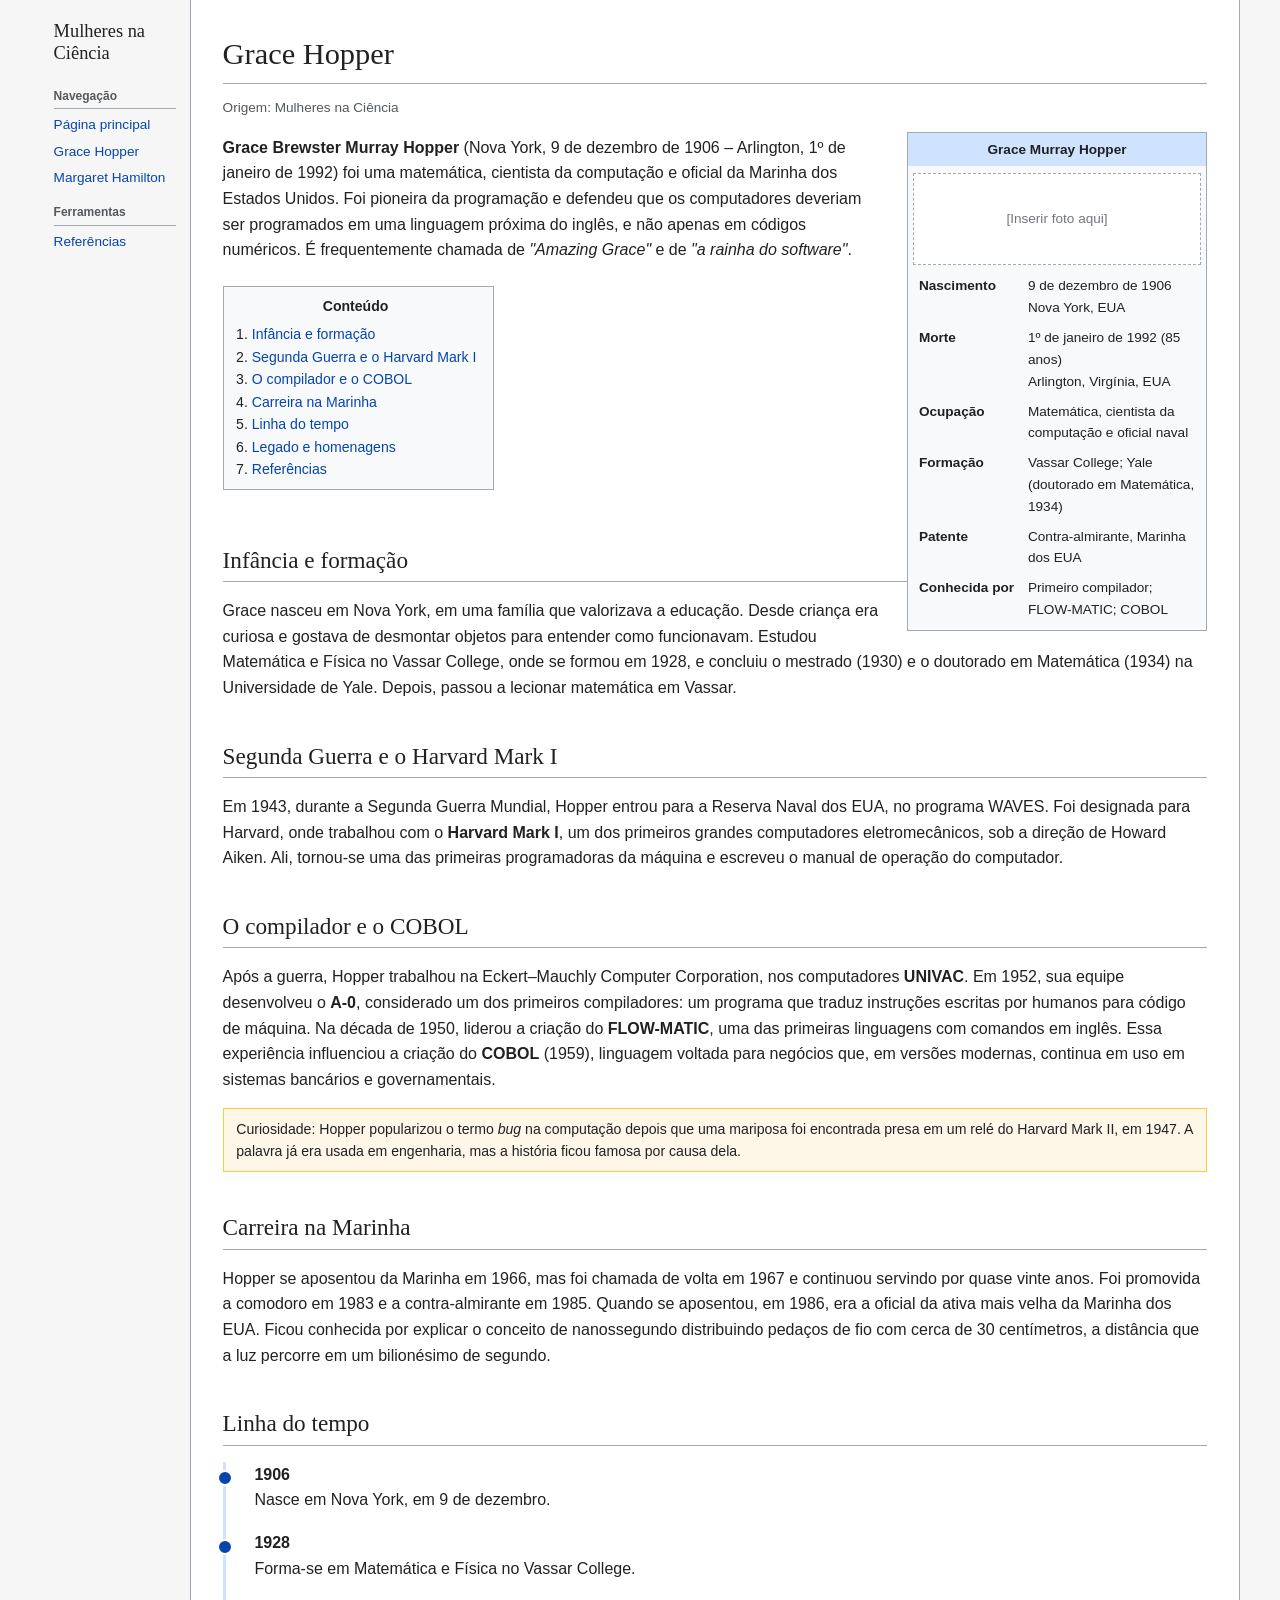
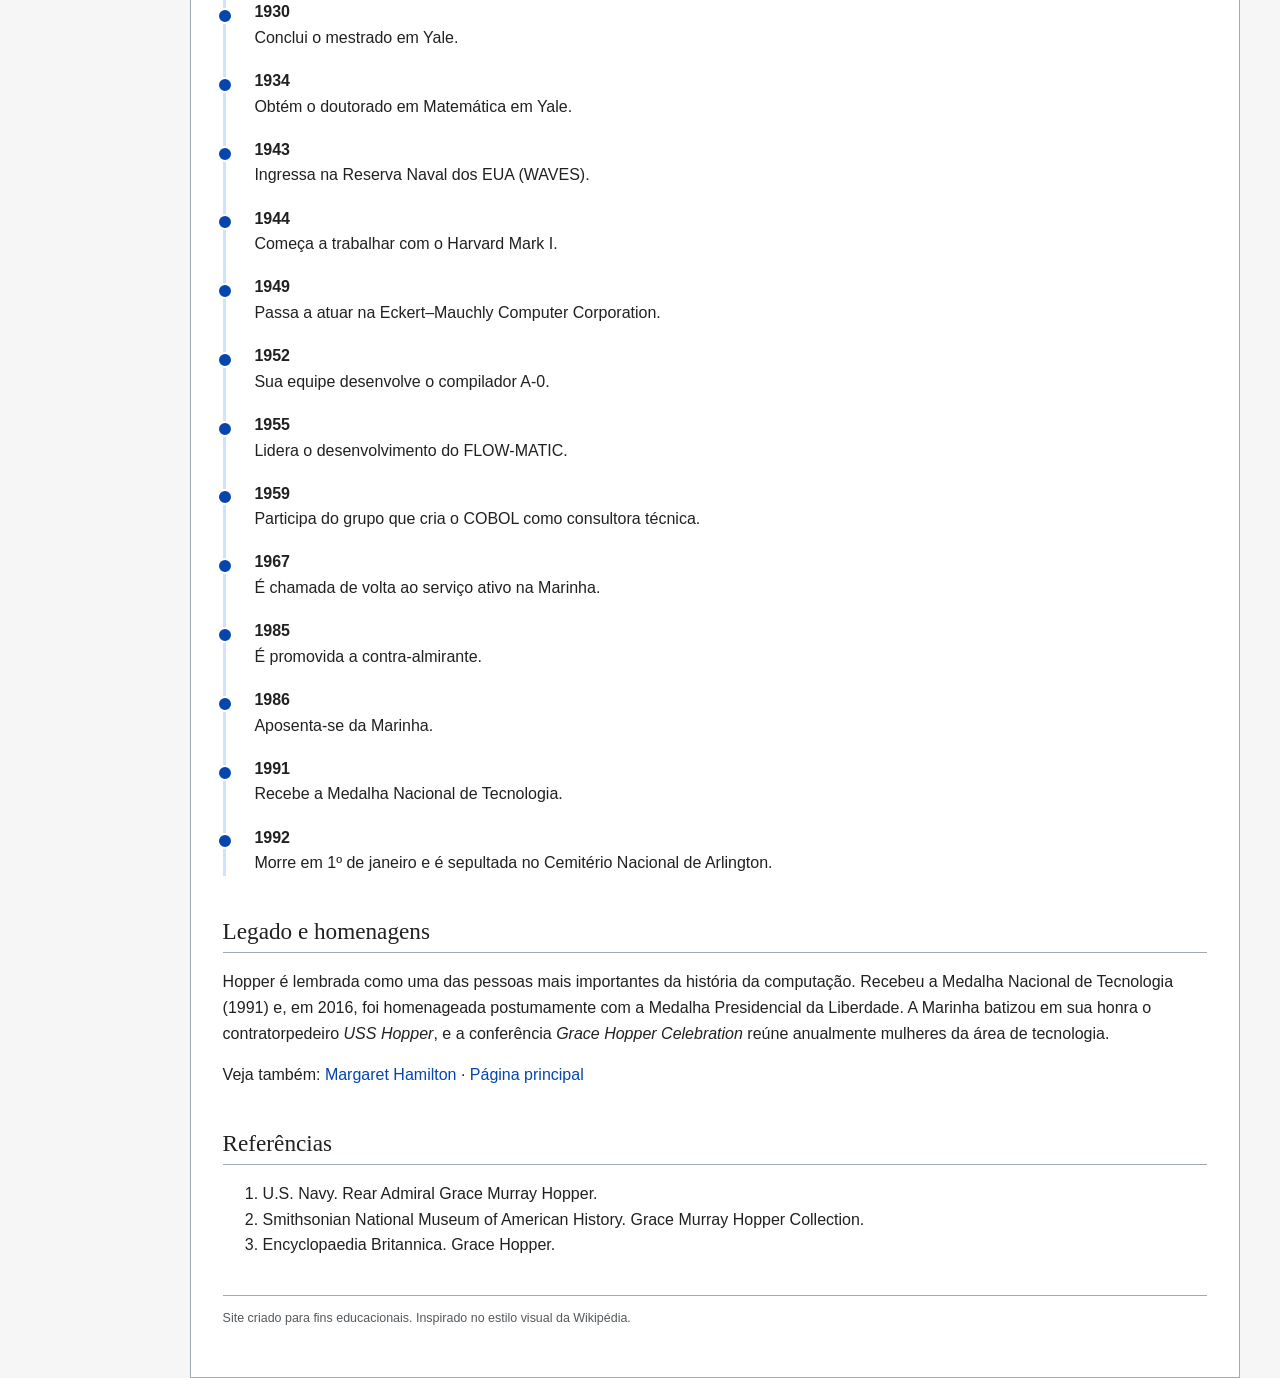
==== grace-hopper.html @ bd050ba5 "Add files via upload" ====
<!DOCTYPE html>
<html lang="pt-BR"><head><meta charset="utf-8"><meta name="viewport" content="width=device-width,initial-scale=1">
<title>Grace Hopper – Mulheres na Ciência</title><link rel="stylesheet" href="style.css"></head>
<body><div class="layout"><aside class="sidebar"><a class="logo" href="index.html">Mulheres na<br>Ciência</a><h3>Navegação</h3><ul><li><a href="index.html">Página principal</a></li><li><a href="grace-hopper.html">Grace Hopper</a></li><li><a href="margaret-hamilton.html">Margaret Hamilton</a></li></ul><h3>Ferramentas</h3><ul><li><a href="#referencias">Referências</a></li></ul></aside>
<main>
<h1>Grace Hopper</h1>
<p class="tagline">Origem: Mulheres na Ciência</p>
<div class="infobox"><div class="title">Grace Murray Hopper</div>
<div class="photo">[Inserir foto aqui]</div>
<table>
<tr><th>Nascimento</th><td>9 de dezembro de 1906<br>Nova York, EUA</td></tr>
<tr><th>Morte</th><td>1º de janeiro de 1992 (85 anos)<br>Arlington, Virgínia, EUA</td></tr>
<tr><th>Ocupação</th><td>Matemática, cientista da computação e oficial naval</td></tr>
<tr><th>Formação</th><td>Vassar College; Yale (doutorado em Matemática, 1934)</td></tr>
<tr><th>Patente</th><td>Contra-almirante, Marinha dos EUA</td></tr>
<tr><th>Conhecida por</th><td>Primeiro compilador; FLOW-MATIC; COBOL</td></tr>
</table></div>
<p><b>Grace Brewster Murray Hopper</b> (Nova York, 9 de dezembro de 1906 – Arlington, 1º de janeiro de 1992) foi uma matemática, cientista da computação e oficial da Marinha dos Estados Unidos. Foi pioneira da programação e defendeu que os computadores deveriam ser programados em uma linguagem próxima do inglês, e não apenas em códigos numéricos. É frequentemente chamada de <i>"Amazing Grace"</i> e de <i>"a rainha do software"</i>.</p>
<div class="toc"><strong>Conteúdo</strong><ol><li><a href="#infancia">Infância e formação</a></li><li><a href="#guerra">Segunda Guerra e o Harvard Mark I</a></li><li><a href="#compilador">O compilador e o COBOL</a></li><li><a href="#marinha">Carreira na Marinha</a></li><li><a href="#timeline">Linha do tempo</a></li><li><a href="#legado">Legado e homenagens</a></li><li><a href="#referencias">Referências</a></li></ol></div>
<h2 id="infancia">Infância e formação</h2>
<p>Grace nasceu em Nova York, em uma família que valorizava a educação. Desde criança era curiosa e gostava de desmontar objetos para entender como funcionavam. Estudou Matemática e Física no Vassar College, onde se formou em 1928, e concluiu o mestrado (1930) e o doutorado em Matemática (1934) na Universidade de Yale. Depois, passou a lecionar matemática em Vassar.</p>
<h2 id="guerra">Segunda Guerra e o Harvard Mark I</h2>
<p>Em 1943, durante a Segunda Guerra Mundial, Hopper entrou para a Reserva Naval dos EUA, no programa WAVES. Foi designada para Harvard, onde trabalhou com o <b>Harvard Mark I</b>, um dos primeiros grandes computadores eletromecânicos, sob a direção de Howard Aiken. Ali, tornou-se uma das primeiras programadoras da máquina e escreveu o manual de operação do computador.</p>
<h2 id="compilador">O compilador e o COBOL</h2>
<p>Após a guerra, Hopper trabalhou na Eckert–Mauchly Computer Corporation, nos computadores <b>UNIVAC</b>. Em 1952, sua equipe desenvolveu o <b>A-0</b>, considerado um dos primeiros compiladores: um programa que traduz instruções escritas por humanos para código de máquina. Na década de 1950, liderou a criação do <b>FLOW-MATIC</b>, uma das primeiras linguagens com comandos em inglês. Essa experiência influenciou a criação do <b>COBOL</b> (1959), linguagem voltada para negócios que, em versões modernas, continua em uso em sistemas bancários e governamentais.</p>
<div class="note">Curiosidade: Hopper popularizou o termo <i>bug</i> na computação depois que uma mariposa foi encontrada presa em um relé do Harvard Mark II, em 1947. A palavra já era usada em engenharia, mas a história ficou famosa por causa dela.</div>
<h2 id="marinha">Carreira na Marinha</h2>
<p>Hopper se aposentou da Marinha em 1966, mas foi chamada de volta em 1967 e continuou servindo por quase vinte anos. Foi promovida a comodoro em 1983 e a contra-almirante em 1985. Quando se aposentou, em 1986, era a oficial da ativa mais velha da Marinha dos EUA. Ficou conhecida por explicar o conceito de nanossegundo distribuindo pedaços de fio com cerca de 30 centímetros, a distância que a luz percorre em um bilionésimo de segundo.</p>
<h2 id="timeline">Linha do tempo</h2>
<ul class="timeline">
<li><span class="year">1906</span>Nasce em Nova York, em 9 de dezembro.</li>
<li><span class="year">1928</span>Forma-se em Matemática e Física no Vassar College.</li>
<li><span class="year">1930</span>Conclui o mestrado em Yale.</li>
<li><span class="year">1934</span>Obtém o doutorado em Matemática em Yale.</li>
<li><span class="year">1943</span>Ingressa na Reserva Naval dos EUA (WAVES).</li>
<li><span class="year">1944</span>Começa a trabalhar com o Harvard Mark I.</li>
<li><span class="year">1949</span>Passa a atuar na Eckert–Mauchly Computer Corporation.</li>
<li><span class="year">1952</span>Sua equipe desenvolve o compilador A-0.</li>
<li><span class="year">1955</span>Lidera o desenvolvimento do FLOW-MATIC.</li>
<li><span class="year">1959</span>Participa do grupo que cria o COBOL como consultora técnica.</li>
<li><span class="year">1967</span>É chamada de volta ao serviço ativo na Marinha.</li>
<li><span class="year">1985</span>É promovida a contra-almirante.</li>
<li><span class="year">1986</span>Aposenta-se da Marinha.</li>
<li><span class="year">1991</span>Recebe a Medalha Nacional de Tecnologia.</li>
<li><span class="year">1992</span>Morre em 1º de janeiro e é sepultada no Cemitério Nacional de Arlington.</li>
</ul>
<h2 id="legado">Legado e homenagens</h2>
<p>Hopper é lembrada como uma das pessoas mais importantes da história da computação. Recebeu a Medalha Nacional de Tecnologia (1991) e, em 2016, foi homenageada postumamente com a Medalha Presidencial da Liberdade. A Marinha batizou em sua honra o contratorpedeiro <i>USS Hopper</i>, e a conferência <i>Grace Hopper Celebration</i> reúne anualmente mulheres da área de tecnologia.</p>
<p>Veja também: <a href="margaret-hamilton.html">Margaret Hamilton</a> · <a href="index.html">Página principal</a></p>
<h2 id="referencias">Referências</h2>
<ol><li>U.S. Navy. Rear Admiral Grace Murray Hopper.</li><li>Smithsonian National Museum of American History. Grace Murray Hopper Collection.</li><li>Encyclopaedia Britannica. Grace Hopper.</li></ol>
<footer>Site criado para fins educacionais. Inspirado no estilo visual da Wikipédia.</footer>
</main></div></body></html>
---- style.css ----
:root{--bg:#fff;--text:#202122;--link:#0645ad;--visited:#0b0080;--border:#a2a9b1;--soft:#f8f9fa;--head:#eaecf0}
*{box-sizing:border-box}
body{margin:0;background:#f6f6f6;color:var(--text);font-family:"Segoe UI",Arial,sans-serif;line-height:1.6}
a{color:var(--link);text-decoration:none}a:visited{color:var(--visited)}a:hover{text-decoration:underline}
.layout{display:flex;max-width:1200px;margin:0 auto;min-height:100vh}
.sidebar{width:11em;padding:1.5em 1em;flex-shrink:0;font-size:.85rem}
.sidebar .logo{display:block;font-family:Georgia,serif;font-size:1.15rem;color:var(--text);margin-bottom:1.2em;line-height:1.2}
.sidebar h3{font-size:.75rem;color:#54595d;margin:1.2em 0 .4em;border-bottom:1px solid var(--border);padding-bottom:.2em}
.sidebar ul{list-style:none;margin:0;padding:0}.sidebar li{margin:.35em 0}
main{flex:1;background:var(--bg);border:1px solid var(--border);border-top:0;padding:1.5em 2em 3em;min-width:0}
h1,h2{font-family:Georgia,"Linux Libertine","Times New Roman",serif;font-weight:400}
h1{font-size:1.9rem;border-bottom:1px solid var(--border);margin:.2em 0 .6em;padding-bottom:.15em}
h2{font-size:1.45rem;border-bottom:1px solid var(--border);margin:1.6em 0 .6em;padding-bottom:.1em}
h3{font-size:1.1rem;margin:1.2em 0 .3em}
.tagline{font-size:.85rem;color:#54595d;margin-top:-.4em}
.infobox{float:right;clear:right;width:300px;margin:0 0 1em 1.5em;border:1px solid var(--border);background:var(--soft);font-size:.85rem;padding:.4em}
.infobox .title{background:#cfe3ff;text-align:center;font-weight:700;padding:.4em;margin:-.4em -.4em .5em}
.infobox .photo{border:1px dashed var(--border);background:#fff;color:#72777d;text-align:center;padding:2.5em .5em;margin-bottom:.5em}
.infobox table{width:100%;border-collapse:collapse}
.infobox th{text-align:left;vertical-align:top;padding:.3em .4em;width:38%}.infobox td{padding:.3em .4em;vertical-align:top}
.toc{display:inline-block;border:1px solid var(--border);background:var(--soft);padding:.6em 1.2em .6em .8em;font-size:.88rem;margin:.5em 0 1em}
.toc strong{display:block;text-align:center}.toc ol{margin:.4em 0 0 1.2em;padding:0}
.timeline{list-style:none;margin:1em 0;padding:0 0 0 1.4em;border-left:3px solid #cfe3ff}
.timeline li{position:relative;margin:0 0 1.1em;padding-left:.4em}
.timeline li::before{content:"";position:absolute;left:-1.95em;top:.55em;width:.75em;height:.75em;background:var(--link);border-radius:50%;border:2px solid #fff}
.timeline .year{font-weight:700;display:block}
.note{background:#fef6e7;border:1px solid #fc3;padding:.6em .9em;font-size:.88rem;margin:1em 0}
table.data{border-collapse:collapse;margin:1em 0;font-size:.9rem;width:100%}
table.data th,table.data td{border:1px solid var(--border);padding:.4em .6em;text-align:left}
table.data th{background:var(--head)}
.cards{display:grid;grid-template-columns:repeat(auto-fit,minmax(240px,1fr));gap:1em;margin:1em 0}
.card{border:1px solid var(--border);background:var(--soft);padding:1em}
.card h3{margin-top:0;font-family:Georgia,serif;font-weight:400}
footer{font-size:.78rem;color:#54595d;margin-top:3em;border-top:1px solid var(--border);padding-top:1em;clear:both}
@media(max-width:800px){.layout{flex-direction:column}.sidebar{width:100%;padding:.8em 1em}main{padding:1em}.infobox{float:none;width:100%;margin:0 0 1em}}
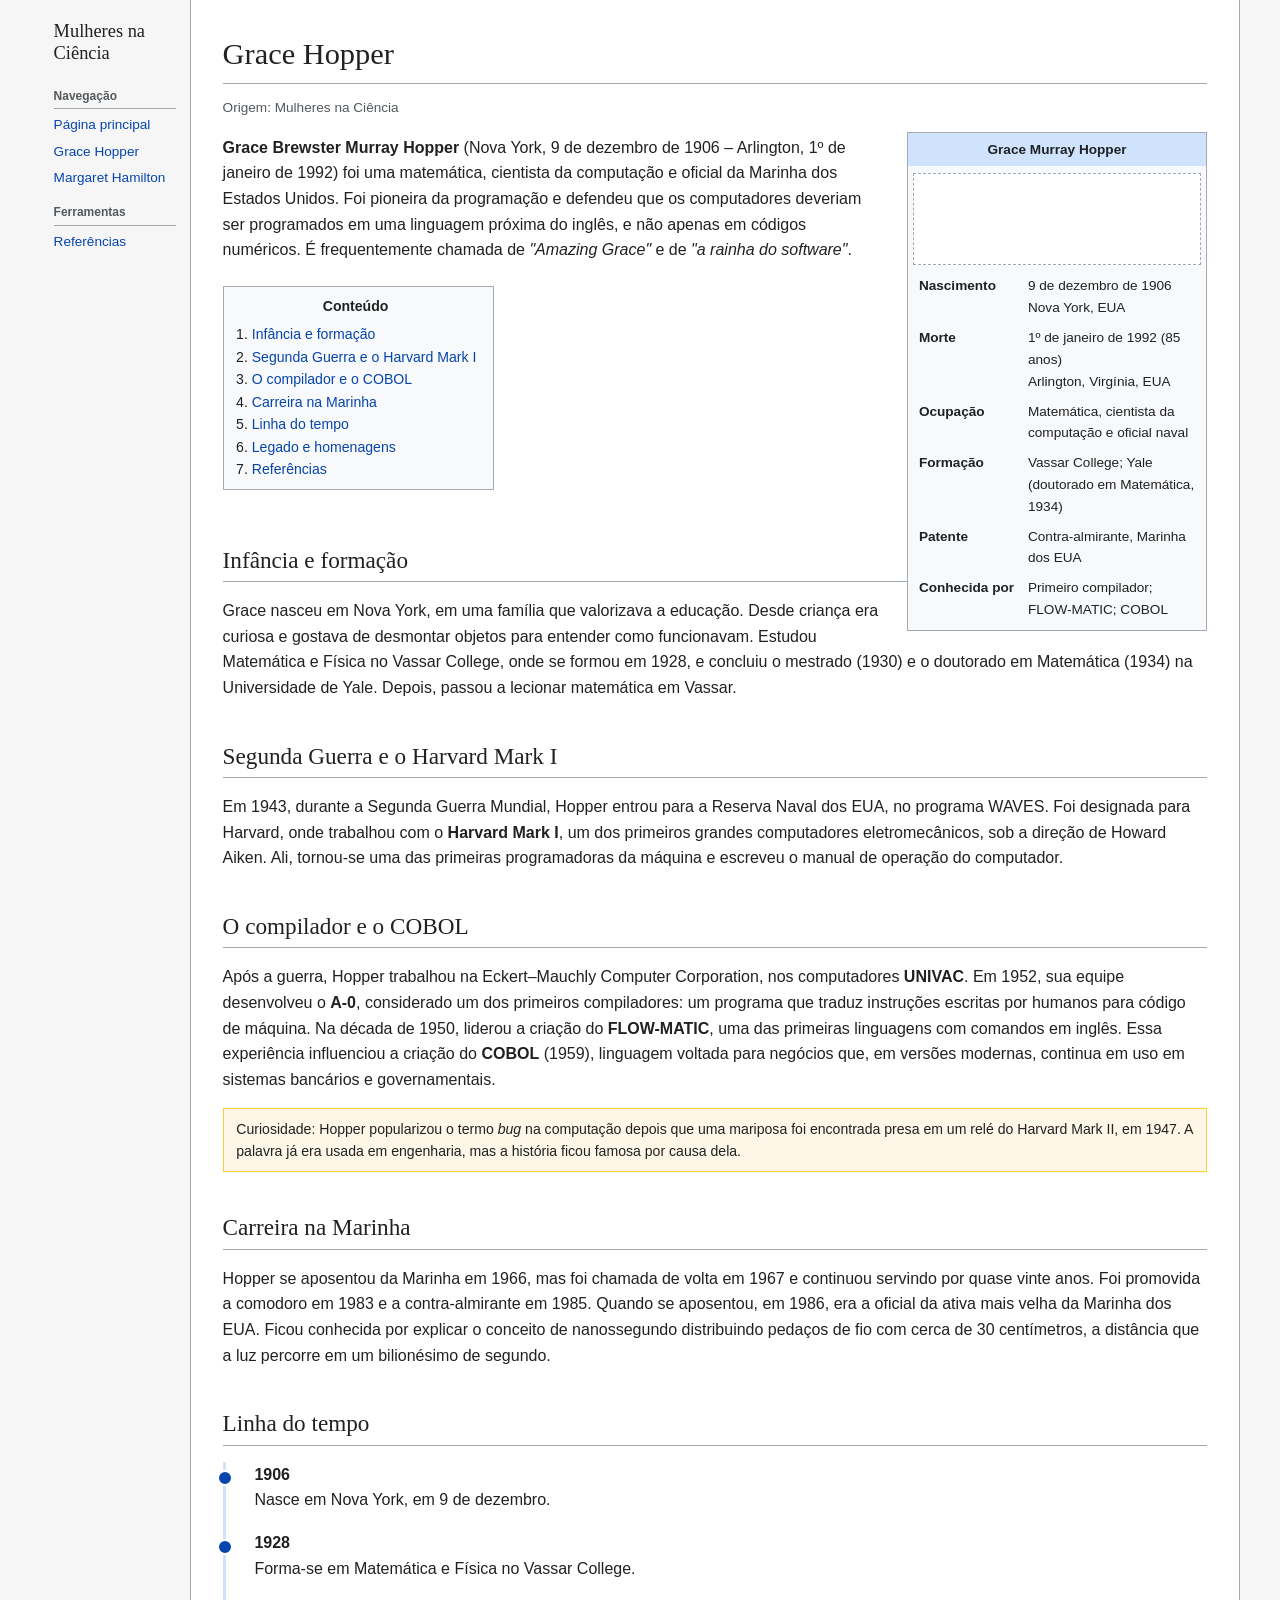
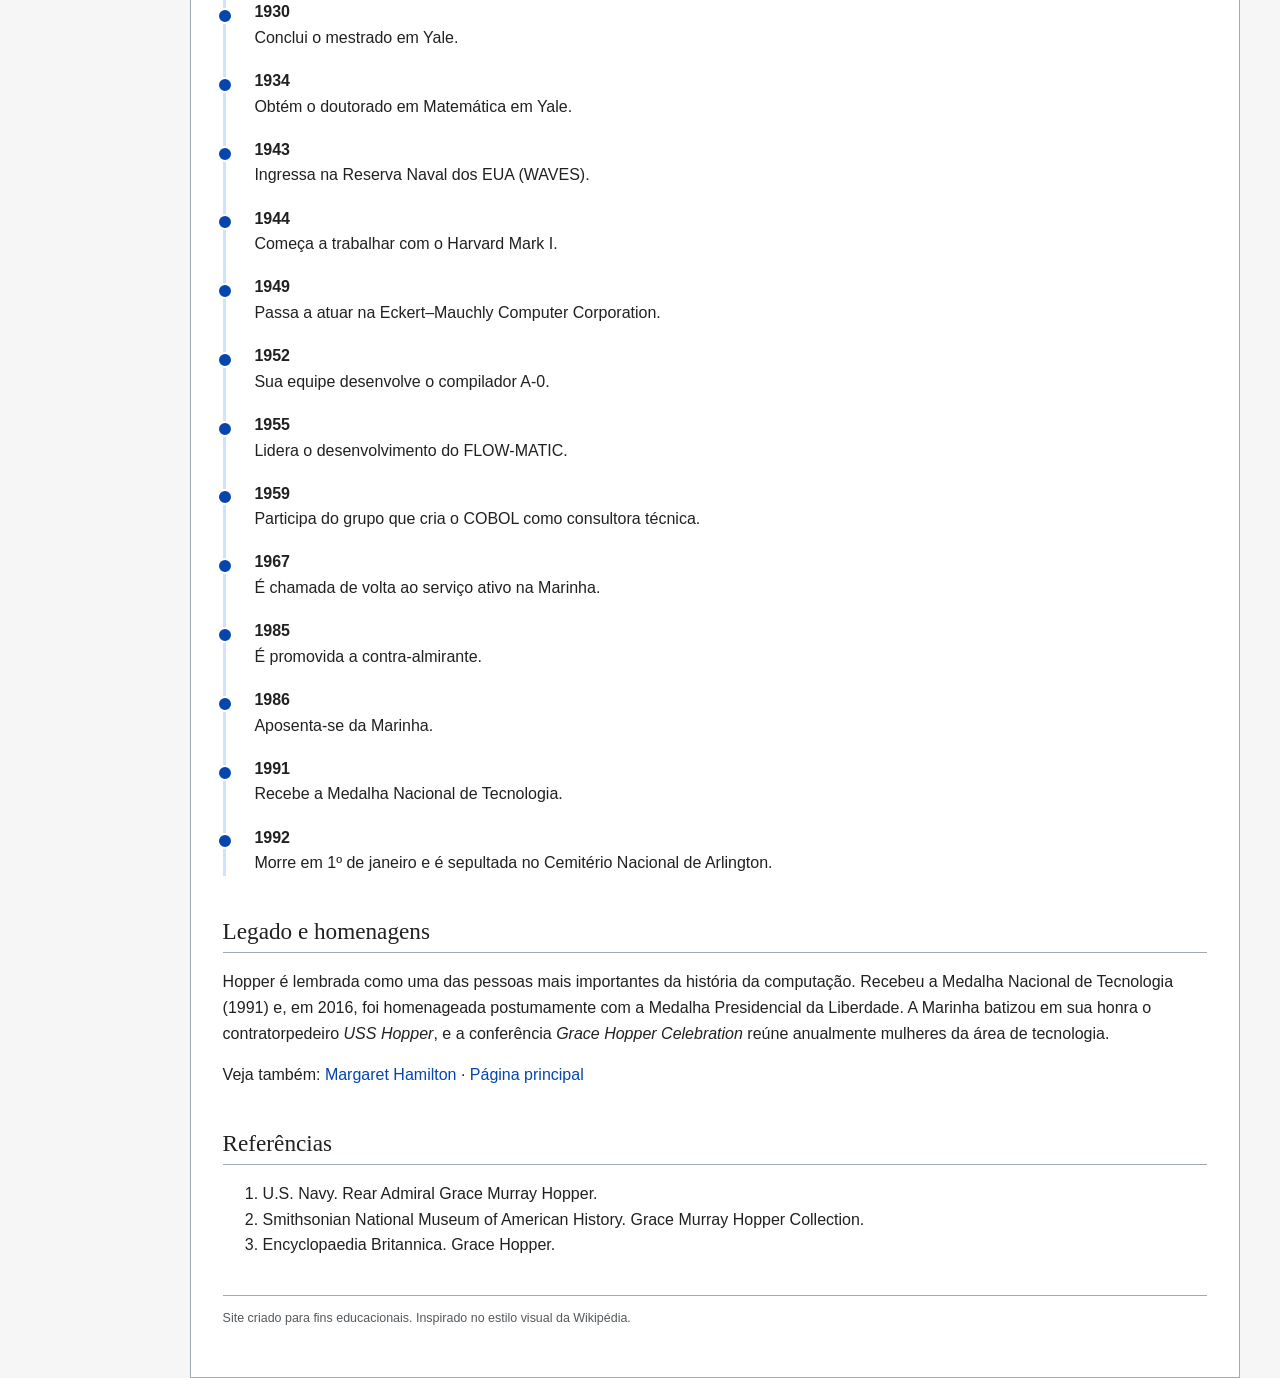
==== commit 3a24df57: "Add files via upload" ====
--- a/grace-hopper.html
+++ b/grace-hopper.html
@@ -6,7 +6,7 @@
 <h1>Grace Hopper</h1>
 <p class="tagline">Origem: Mulheres na Ciência</p>
 <div class="infobox"><div class="title">Grace Murray Hopper</div>
-<div class="photo">[Inserir foto aqui]</div>
+<div class="photo"><img src="https://blogdaengenharia.com/wp-content/uploads/grace-hopper-blog-da-engenharia-4.jpg" alt=""></div>
 <table>
 <tr><th>Nascimento</th><td>9 de dezembro de 1906<br>Nova York, EUA</td></tr>
 <tr><th>Morte</th><td>1º de janeiro de 1992 (85 anos)<br>Arlington, Virgínia, EUA</td></tr>
